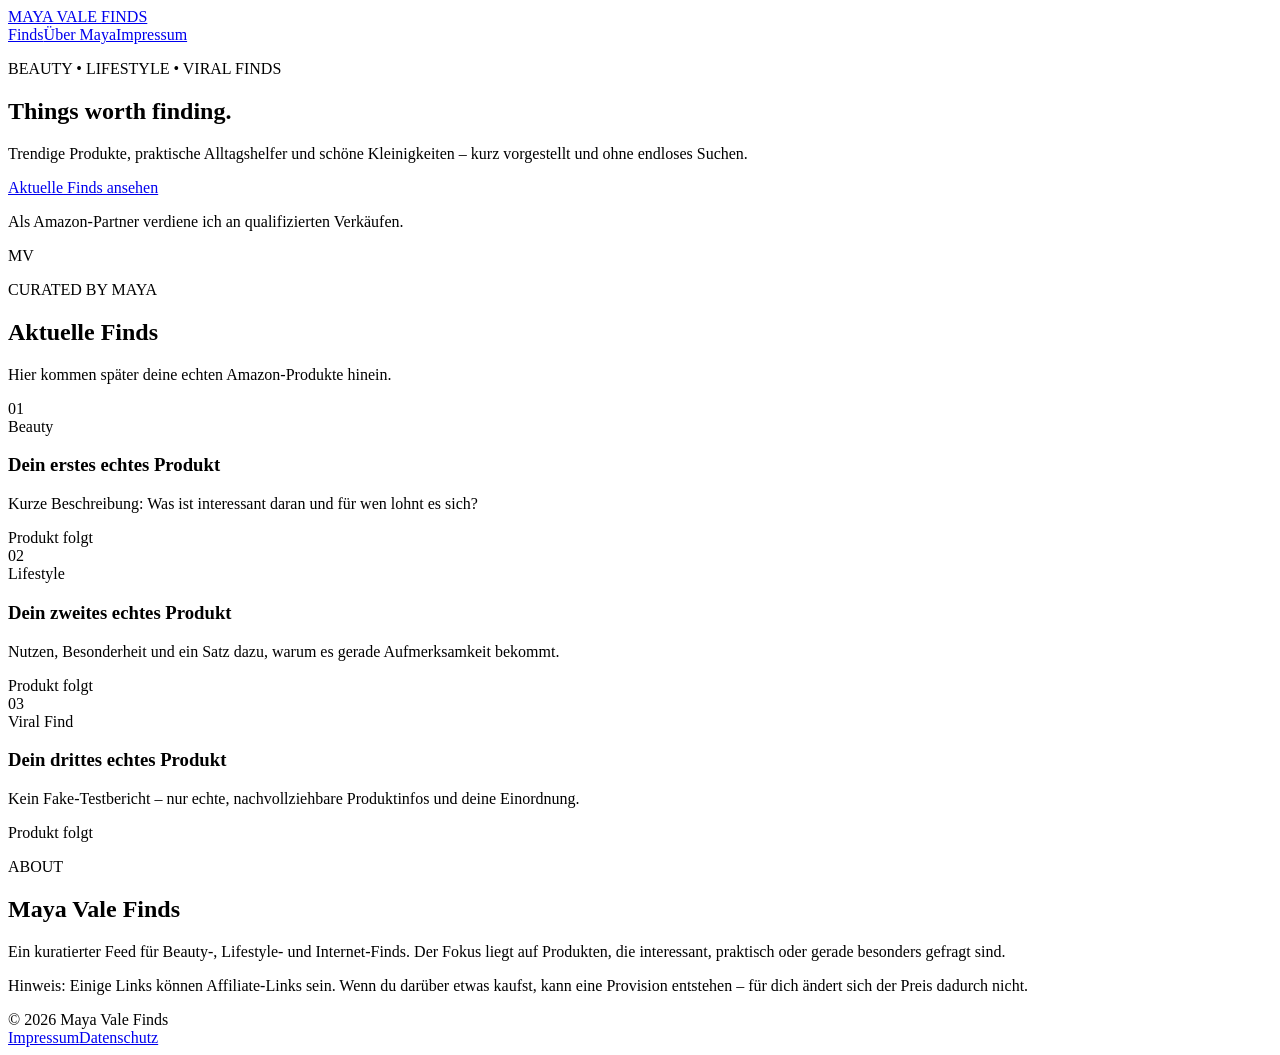
==== index.html @ 49f52fac "Add index.html" ====
<!doctype html>
<html lang="de">
<head>
<meta charset="utf-8">
<meta name="viewport" content="width=device-width,initial-scale=1">
<title>Maya Vale Finds – Beauty, Lifestyle & Viral Finds</title>
<meta name="description" content="Maya Vale Finds: ausgewählte Beauty-, Lifestyle- und Viral-Finds.">
<link rel="stylesheet" href="styles.css">
</head>
<body>
<header class="topbar">
  <a class="brand" href="index.html">MAYA VALE <span>FINDS</span></a>
  <nav><a href="#finds">Finds</a><a href="#about">Über Maya</a><a href="impressum.html">Impressum</a></nav>
</header>
<main>
<section class="hero">
  <div class="hero-copy">
    <p class="eyebrow">BEAUTY • LIFESTYLE • VIRAL FINDS</p>
    <h1>Things worth finding.</h1>
    <p class="lead">Trendige Produkte, praktische Alltagshelfer und schöne Kleinigkeiten – kurz vorgestellt und ohne endloses Suchen.</p>
    <a class="cta" href="#finds">Aktuelle Finds ansehen</a>
    <p class="disclosure">Als Amazon-Partner verdiene ich an qualifizierten Verkäufen.</p>
  </div>
  <div class="avatar" aria-label="Maya Vale Logo">MV</div>
</section>
<section class="section" id="finds">
  <div class="section-head">
    <div><p class="eyebrow">CURATED BY MAYA</p><h2>Aktuelle Finds</h2></div>
    <p class="muted">Hier kommen später deine echten Amazon-Produkte hinein.</p>
  </div>
  <div class="grid">
    <article class="card"><div class="thumb">01</div><div class="card-body"><span class="tag">Beauty</span><h3>Dein erstes echtes Produkt</h3><p>Kurze Beschreibung: Was ist interessant daran und für wen lohnt es sich?</p><span class="product-link disabled">Produkt folgt</span></div></article>
    <article class="card"><div class="thumb">02</div><div class="card-body"><span class="tag">Lifestyle</span><h3>Dein zweites echtes Produkt</h3><p>Nutzen, Besonderheit und ein Satz dazu, warum es gerade Aufmerksamkeit bekommt.</p><span class="product-link disabled">Produkt folgt</span></div></article>
    <article class="card"><div class="thumb">03</div><div class="card-body"><span class="tag">Viral Find</span><h3>Dein drittes echtes Produkt</h3><p>Kein Fake-Testbericht – nur echte, nachvollziehbare Produktinfos und deine Einordnung.</p><span class="product-link disabled">Produkt folgt</span></div></article>
  </div>
</section>
<section class="about section" id="about">
  <p class="eyebrow">ABOUT</p>
  <h2>Maya Vale Finds</h2>
  <p>Ein kuratierter Feed für Beauty-, Lifestyle- und Internet-Finds. Der Fokus liegt auf Produkten, die interessant, praktisch oder gerade besonders gefragt sind.</p>
  <p class="muted">Hinweis: Einige Links können Affiliate-Links sein. Wenn du darüber etwas kaufst, kann eine Provision entstehen – für dich ändert sich der Preis dadurch nicht.</p>
</section>
</main>
<footer><span>© 2026 Maya Vale Finds</span><div><a href="impressum.html">Impressum</a><a href="datenschutz.html">Datenschutz</a></div></footer>
</body>
</html>
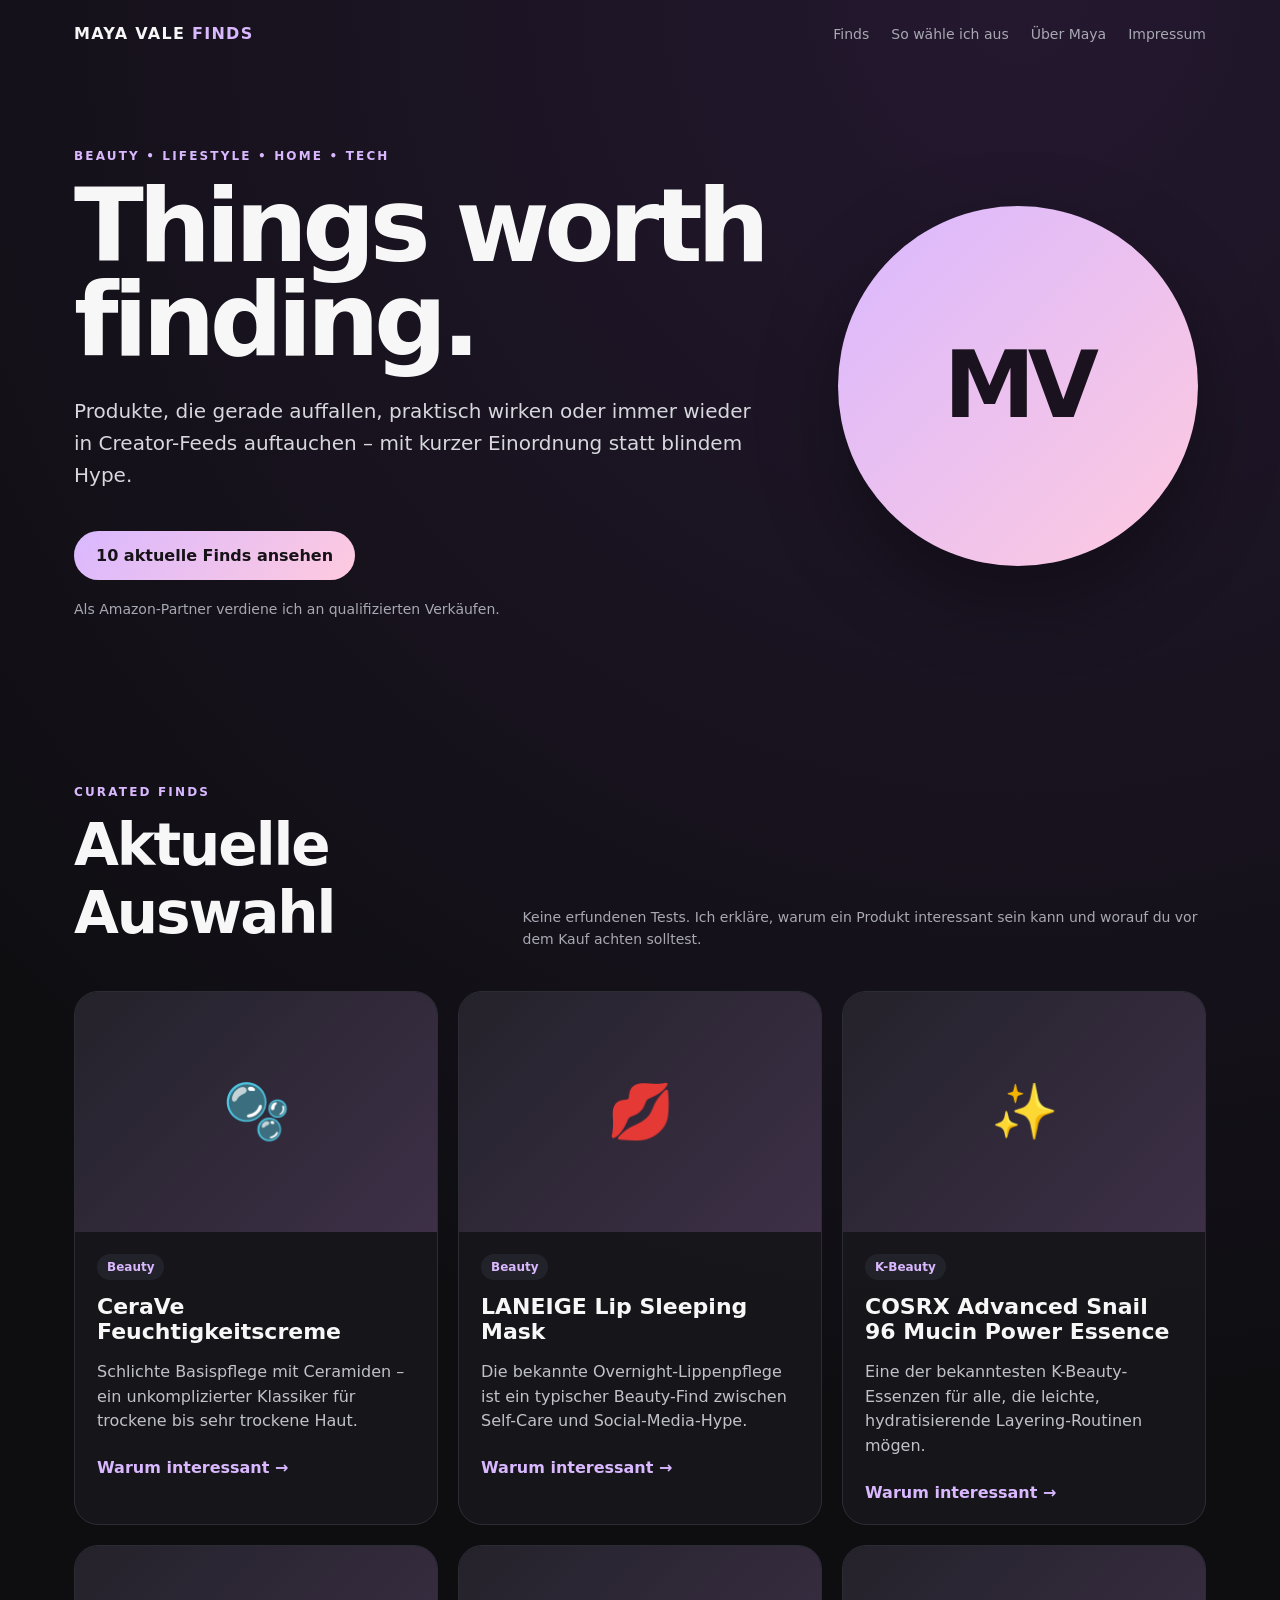
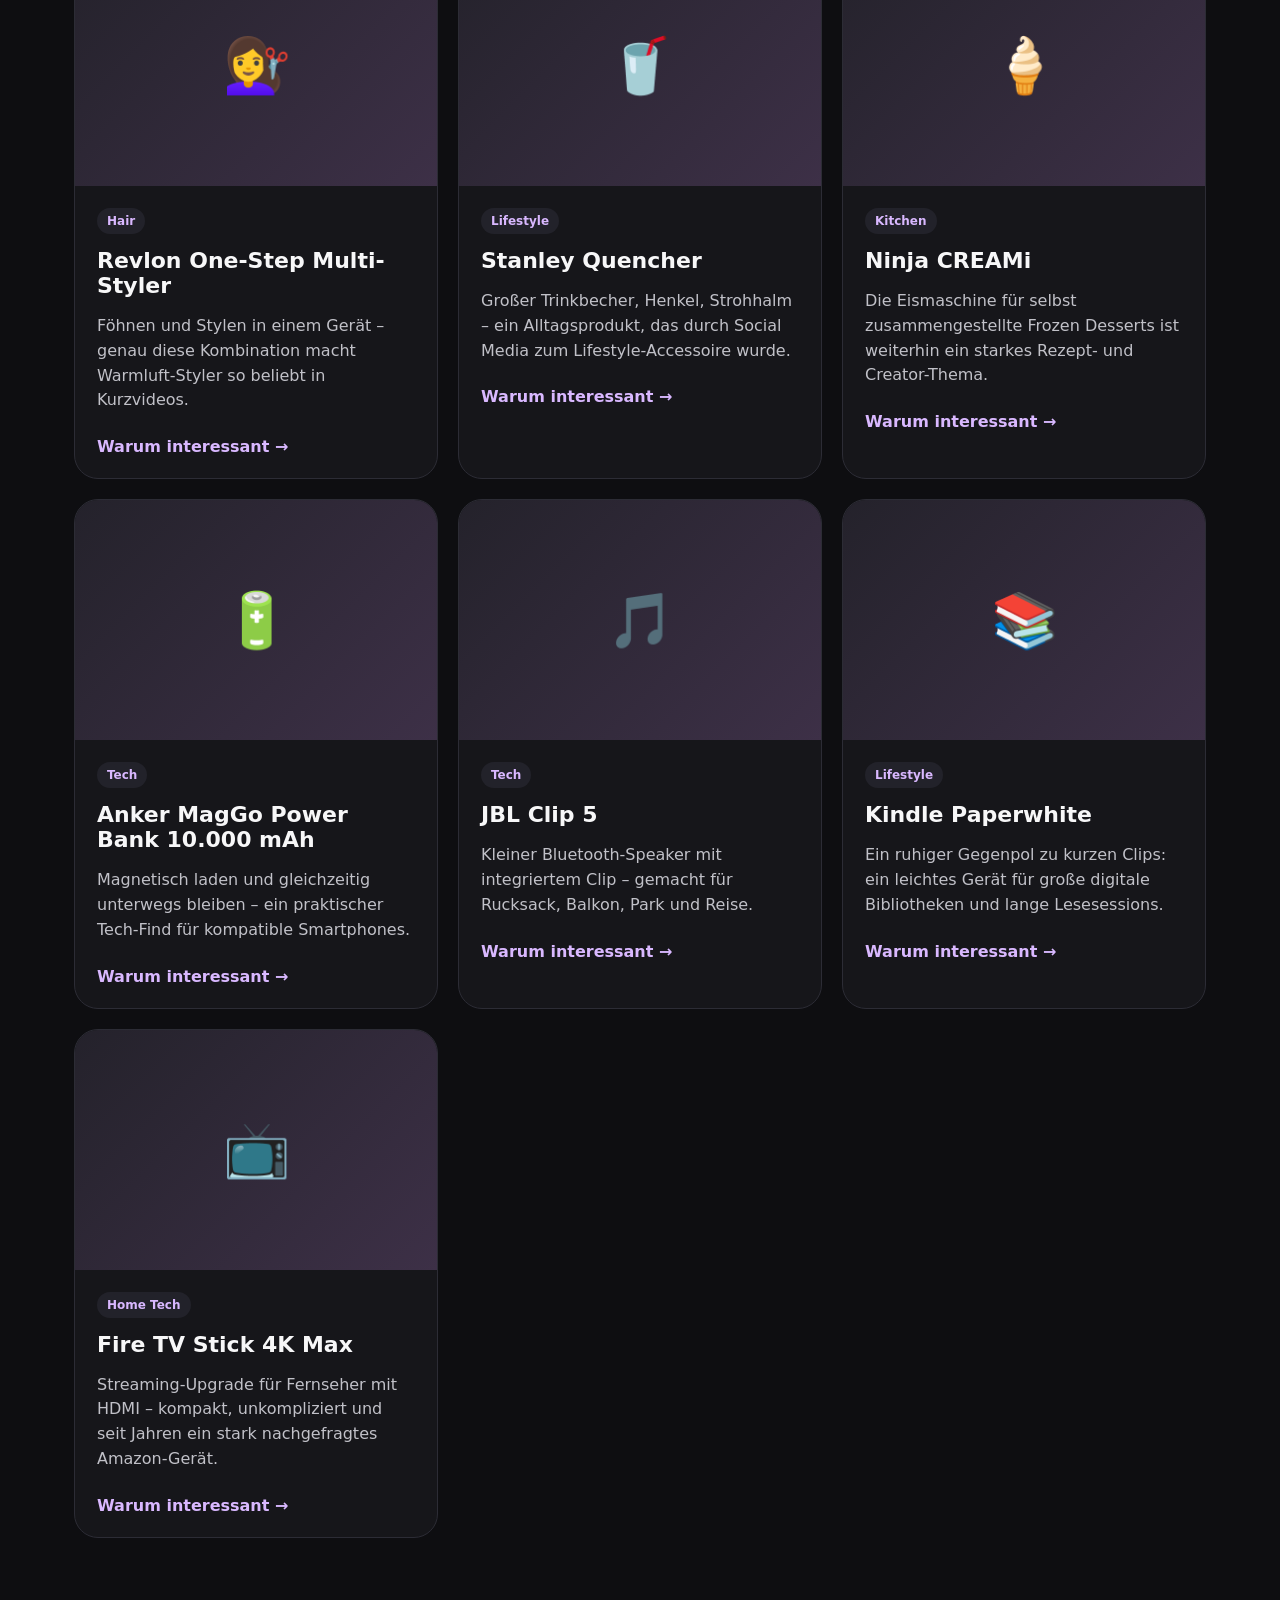
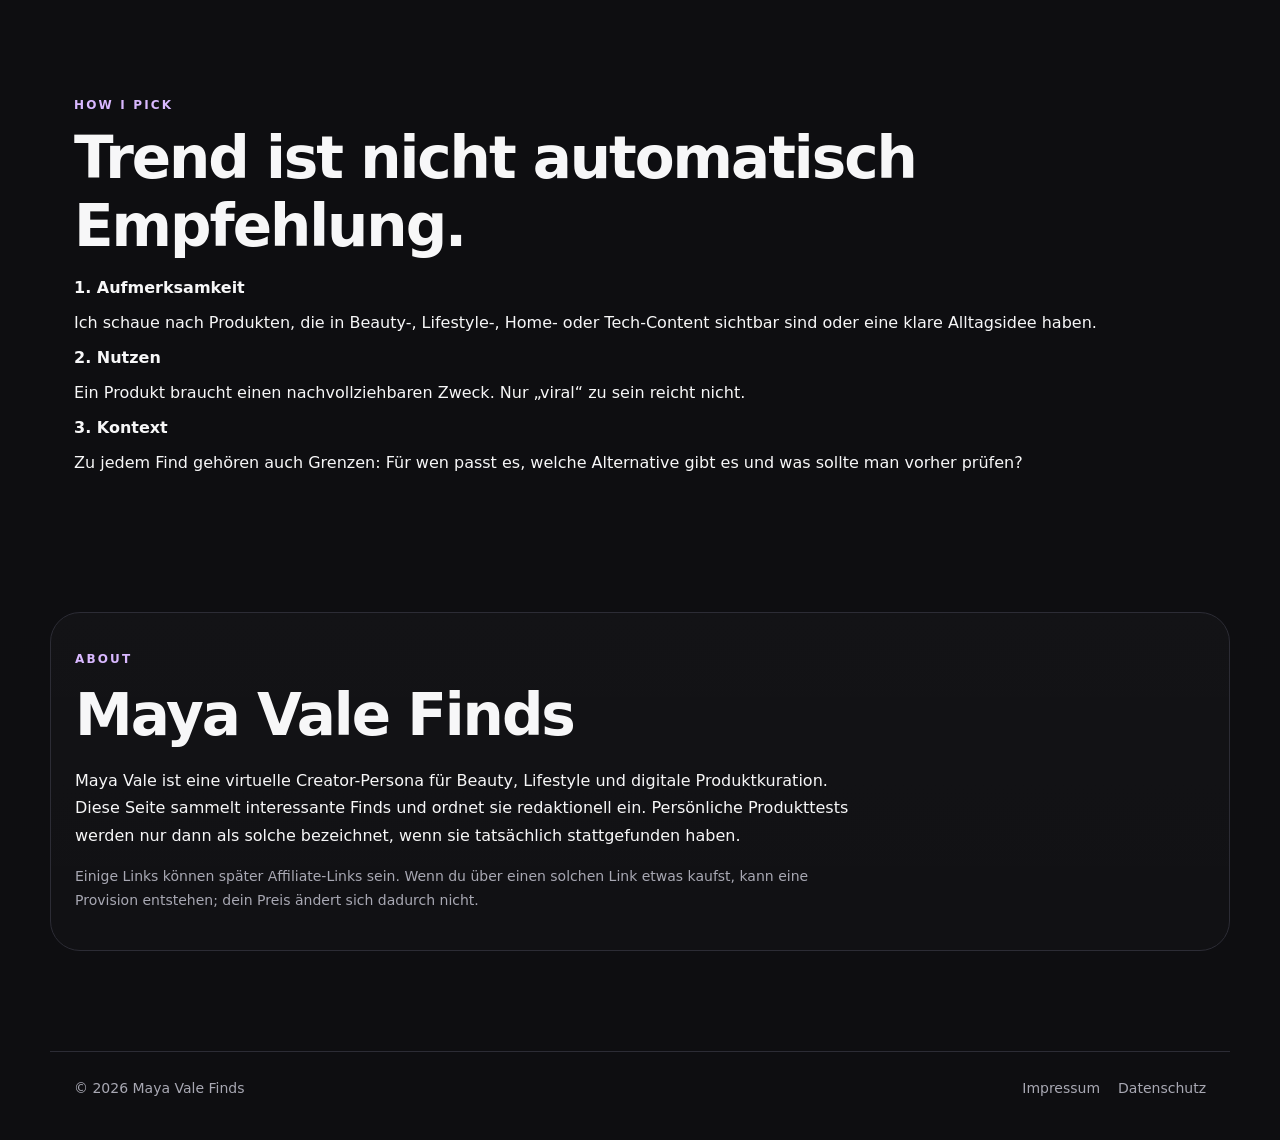
==== commit fe39276a: "Fill homepage with ten curated product finds" ====
--- a/index.html
+++ b/index.html
@@ -4,41 +4,129 @@
 <meta charset="utf-8">
 <meta name="viewport" content="width=device-width,initial-scale=1">
 <title>Maya Vale Finds – Beauty, Lifestyle & Viral Finds</title>
-<meta name="description" content="Maya Vale Finds: ausgewählte Beauty-, Lifestyle- und Viral-Finds.">
+<meta name="description" content="Maya Vale Finds kuratiert interessante Beauty-, Lifestyle-, Home- und Tech-Produkte mit kurzen, nüchternen Einordnungen.">
 <link rel="stylesheet" href="styles.css">
 </head>
 <body>
 <header class="topbar">
   <a class="brand" href="index.html">MAYA VALE <span>FINDS</span></a>
-  <nav><a href="#finds">Finds</a><a href="#about">Über Maya</a><a href="impressum.html">Impressum</a></nav>
+  <nav><a href="#finds">Finds</a><a href="#how">So wähle ich aus</a><a href="#about">Über Maya</a><a href="impressum.html">Impressum</a></nav>
 </header>
 <main>
 <section class="hero">
   <div class="hero-copy">
-    <p class="eyebrow">BEAUTY • LIFESTYLE • VIRAL FINDS</p>
+    <p class="eyebrow">BEAUTY • LIFESTYLE • HOME • TECH</p>
     <h1>Things worth finding.</h1>
-    <p class="lead">Trendige Produkte, praktische Alltagshelfer und schöne Kleinigkeiten – kurz vorgestellt und ohne endloses Suchen.</p>
-    <a class="cta" href="#finds">Aktuelle Finds ansehen</a>
+    <p class="lead">Produkte, die gerade auffallen, praktisch wirken oder immer wieder in Creator-Feeds auftauchen – mit kurzer Einordnung statt blindem Hype.</p>
+    <a class="cta" href="#finds">10 aktuelle Finds ansehen</a>
     <p class="disclosure">Als Amazon-Partner verdiene ich an qualifizierten Verkäufen.</p>
   </div>
   <div class="avatar" aria-label="Maya Vale Logo">MV</div>
 </section>
+
 <section class="section" id="finds">
   <div class="section-head">
-    <div><p class="eyebrow">CURATED BY MAYA</p><h2>Aktuelle Finds</h2></div>
-    <p class="muted">Hier kommen später deine echten Amazon-Produkte hinein.</p>
+    <div><p class="eyebrow">CURATED FINDS</p><h2>Aktuelle Auswahl</h2></div>
+    <p class="muted">Keine erfundenen Tests. Ich erkläre, warum ein Produkt interessant sein kann und worauf du vor dem Kauf achten solltest.</p>
   </div>
-  <div class="grid">
-    <article class="card"><div class="thumb">01</div><div class="card-body"><span class="tag">Beauty</span><h3>Dein erstes echtes Produkt</h3><p>Kurze Beschreibung: Was ist interessant daran und für wen lohnt es sich?</p><span class="product-link disabled">Produkt folgt</span></div></article>
-    <article class="card"><div class="thumb">02</div><div class="card-body"><span class="tag">Lifestyle</span><h3>Dein zweites echtes Produkt</h3><p>Nutzen, Besonderheit und ein Satz dazu, warum es gerade Aufmerksamkeit bekommt.</p><span class="product-link disabled">Produkt folgt</span></div></article>
-    <article class="card"><div class="thumb">03</div><div class="card-body"><span class="tag">Viral Find</span><h3>Dein drittes echtes Produkt</h3><p>Kein Fake-Testbericht – nur echte, nachvollziehbare Produktinfos und deine Einordnung.</p><span class="product-link disabled">Produkt folgt</span></div></article>
+  <div class="grid"><article class="card">
+    <div class="thumb">🫧</div>
+    <div class="card-body">
+      <span class="tag">Beauty</span>
+      <h3>CeraVe Feuchtigkeitscreme</h3>
+      <p>Schlichte Basispflege mit Ceramiden – ein unkomplizierter Klassiker für trockene bis sehr trockene Haut.</p>
+      <a class="product-link" href="finds/cerave-feuchtigkeitscreme.html">Warum interessant →</a>
+    </div>
+  </article><article class="card">
+    <div class="thumb">💋</div>
+    <div class="card-body">
+      <span class="tag">Beauty</span>
+      <h3>LANEIGE Lip Sleeping Mask</h3>
+      <p>Die bekannte Overnight-Lippenpflege ist ein typischer Beauty-Find zwischen Self-Care und Social-Media-Hype.</p>
+      <a class="product-link" href="finds/laneige-lip-sleeping-mask.html">Warum interessant →</a>
+    </div>
+  </article><article class="card">
+    <div class="thumb">✨</div>
+    <div class="card-body">
+      <span class="tag">K-Beauty</span>
+      <h3>COSRX Advanced Snail 96 Mucin Power Essence</h3>
+      <p>Eine der bekanntesten K-Beauty-Essenzen für alle, die leichte, hydratisierende Layering-Routinen mögen.</p>
+      <a class="product-link" href="finds/cosrx-snail-96-essence.html">Warum interessant →</a>
+    </div>
+  </article><article class="card">
+    <div class="thumb">💇‍♀️</div>
+    <div class="card-body">
+      <span class="tag">Hair</span>
+      <h3>Revlon One-Step Multi-Styler</h3>
+      <p>Föhnen und Stylen in einem Gerät – genau diese Kombination macht Warmluft-Styler so beliebt in Kurzvideos.</p>
+      <a class="product-link" href="finds/revlon-one-step-multistyler.html">Warum interessant →</a>
+    </div>
+  </article><article class="card">
+    <div class="thumb">🥤</div>
+    <div class="card-body">
+      <span class="tag">Lifestyle</span>
+      <h3>Stanley Quencher</h3>
+      <p>Großer Trinkbecher, Henkel, Strohhalm – ein Alltagsprodukt, das durch Social Media zum Lifestyle-Accessoire wurde.</p>
+      <a class="product-link" href="finds/stanley-quencher.html">Warum interessant →</a>
+    </div>
+  </article><article class="card">
+    <div class="thumb">🍦</div>
+    <div class="card-body">
+      <span class="tag">Kitchen</span>
+      <h3>Ninja CREAMi</h3>
+      <p>Die Eismaschine für selbst zusammengestellte Frozen Desserts ist weiterhin ein starkes Rezept- und Creator-Thema.</p>
+      <a class="product-link" href="finds/ninja-creami.html">Warum interessant →</a>
+    </div>
+  </article><article class="card">
+    <div class="thumb">🔋</div>
+    <div class="card-body">
+      <span class="tag">Tech</span>
+      <h3>Anker MagGo Power Bank 10.000 mAh</h3>
+      <p>Magnetisch laden und gleichzeitig unterwegs bleiben – ein praktischer Tech-Find für kompatible Smartphones.</p>
+      <a class="product-link" href="finds/anker-maggo-powerbank.html">Warum interessant →</a>
+    </div>
+  </article><article class="card">
+    <div class="thumb">🎵</div>
+    <div class="card-body">
+      <span class="tag">Tech</span>
+      <h3>JBL Clip 5</h3>
+      <p>Kleiner Bluetooth-Speaker mit integriertem Clip – gemacht für Rucksack, Balkon, Park und Reise.</p>
+      <a class="product-link" href="finds/jbl-clip-5.html">Warum interessant →</a>
+    </div>
+  </article><article class="card">
+    <div class="thumb">📚</div>
+    <div class="card-body">
+      <span class="tag">Lifestyle</span>
+      <h3>Kindle Paperwhite</h3>
+      <p>Ein ruhiger Gegenpol zu kurzen Clips: ein leichtes Gerät für große digitale Bibliotheken und lange Lesesessions.</p>
+      <a class="product-link" href="finds/kindle-paperwhite.html">Warum interessant →</a>
+    </div>
+  </article><article class="card">
+    <div class="thumb">📺</div>
+    <div class="card-body">
+      <span class="tag">Home Tech</span>
+      <h3>Fire TV Stick 4K Max</h3>
+      <p>Streaming-Upgrade für Fernseher mit HDMI – kompakt, unkompliziert und seit Jahren ein stark nachgefragtes Amazon-Gerät.</p>
+      <a class="product-link" href="finds/fire-tv-stick-4k-max.html">Warum interessant →</a>
+    </div>
+  </article></div>
+</section>
+
+<section class="section explainer" id="how">
+  <p class="eyebrow">HOW I PICK</p>
+  <h2>Trend ist nicht automatisch Empfehlung.</h2>
+  <div class="three">
+    <div><strong>1. Aufmerksamkeit</strong><p>Ich schaue nach Produkten, die in Beauty-, Lifestyle-, Home- oder Tech-Content sichtbar sind oder eine klare Alltagsidee haben.</p></div>
+    <div><strong>2. Nutzen</strong><p>Ein Produkt braucht einen nachvollziehbaren Zweck. Nur „viral“ zu sein reicht nicht.</p></div>
+    <div><strong>3. Kontext</strong><p>Zu jedem Find gehören auch Grenzen: Für wen passt es, welche Alternative gibt es und was sollte man vorher prüfen?</p></div>
   </div>
 </section>
+
 <section class="about section" id="about">
   <p class="eyebrow">ABOUT</p>
   <h2>Maya Vale Finds</h2>
-  <p>Ein kuratierter Feed für Beauty-, Lifestyle- und Internet-Finds. Der Fokus liegt auf Produkten, die interessant, praktisch oder gerade besonders gefragt sind.</p>
-  <p class="muted">Hinweis: Einige Links können Affiliate-Links sein. Wenn du darüber etwas kaufst, kann eine Provision entstehen – für dich ändert sich der Preis dadurch nicht.</p>
+  <p>Maya Vale ist eine virtuelle Creator-Persona für Beauty, Lifestyle und digitale Produktkuration. Diese Seite sammelt interessante Finds und ordnet sie redaktionell ein. Persönliche Produkttests werden nur dann als solche bezeichnet, wenn sie tatsächlich stattgefunden haben.</p>
+  <p class="muted">Einige Links können später Affiliate-Links sein. Wenn du über einen solchen Link etwas kaufst, kann eine Provision entstehen; dein Preis ändert sich dadurch nicht.</p>
 </section>
 </main>
 <footer><span>© 2026 Maya Vale Finds</span><div><a href="impressum.html">Impressum</a><a href="datenschutz.html">Datenschutz</a></div></footer>
--- a/styles.css
+++ b/styles.css
@@ -0,0 +1,8 @@
+:root{--bg:#0e0e11;--panel:#17171c;--soft:#22222a;--text:#f7f7f8;--muted:#a8a8b3;--accent:#d9b8ff;--accent2:#ffcadf;--line:#2c2c35}
+*{box-sizing:border-box}html{scroll-behavior:smooth}body{margin:0;font-family:Inter,ui-sans-serif,system-ui,-apple-system,BlinkMacSystemFont,"Segoe UI",sans-serif;background:radial-gradient(circle at 80% 0%,#24182f 0,transparent 32%),var(--bg);color:var(--text)}
+a{color:inherit;text-decoration:none}.topbar{max-width:1180px;margin:auto;padding:24px;display:flex;align-items:center;justify-content:space-between;gap:24px}.brand{font-weight:900;letter-spacing:.08em}.brand span{color:var(--accent)}nav{display:flex;gap:22px;color:var(--muted);font-size:14px}
+.hero{max-width:1180px;margin:46px auto 90px;padding:24px;min-height:520px;display:grid;grid-template-columns:1.3fr .7fr;align-items:center;gap:56px}.eyebrow{color:var(--accent);font-size:12px;font-weight:800;letter-spacing:.18em}h1{font-size:clamp(52px,8vw,106px);line-height:.92;letter-spacing:-.055em;margin:16px 0 28px}h2{font-size:clamp(34px,5vw,58px);letter-spacing:-.035em;margin:8px 0 18px}.lead{font-size:20px;line-height:1.6;max-width:690px;color:#d7d7dd}.cta{display:inline-block;margin-top:20px;padding:15px 22px;border-radius:999px;font-weight:800;background:linear-gradient(135deg,var(--accent),var(--accent2));color:#161217}.disclosure,.muted{color:var(--muted);font-size:14px;line-height:1.6}.disclosure{margin-top:18px}
+.avatar{width:min(360px,80vw);aspect-ratio:1;justify-self:center;display:grid;place-items:center;border-radius:50%;font-size:92px;font-weight:900;letter-spacing:-.08em;color:#1a121e;background:linear-gradient(135deg,var(--accent),var(--accent2));box-shadow:0 30px 80px rgba(0,0,0,.35)}
+.section{max-width:1180px;margin:0 auto 100px;padding:24px}.section-head{display:flex;align-items:end;justify-content:space-between;gap:24px;margin-bottom:26px}.grid{display:grid;grid-template-columns:repeat(3,1fr);gap:20px}.card{background:rgba(23,23,28,.92);border:1px solid var(--line);border-radius:24px;overflow:hidden}.thumb{height:240px;display:grid;place-items:center;background:linear-gradient(135deg,#24222b,#3d3047);font-size:54px;font-weight:900;color:#cfc1dc}.card-body{padding:22px}.tag{display:inline-block;padding:6px 10px;border-radius:999px;background:var(--soft);color:var(--accent);font-size:12px;font-weight:800}.card h3{font-size:22px;margin:14px 0 10px}.card p{color:#c1c1c8;line-height:1.55}.product-link{display:inline-block;margin-top:8px;font-weight:800;color:var(--accent)}.disabled{opacity:.55}
+.about{border:1px solid var(--line);border-radius:30px;background:linear-gradient(180deg,rgba(255,255,255,.02),rgba(255,255,255,.01))}.about p{max-width:780px;line-height:1.7}footer{max-width:1180px;margin:auto;padding:28px 24px 44px;border-top:1px solid var(--line);display:flex;justify-content:space-between;gap:20px;color:var(--muted);font-size:14px}footer div{display:flex;gap:18px}
+@media(max-width:820px){nav{display:none}.hero{grid-template-columns:1fr;margin-top:12px;gap:38px}.avatar{width:230px;grid-row:1}.grid{grid-template-columns:1fr}.section-head{display:block}footer{flex-direction:column}}
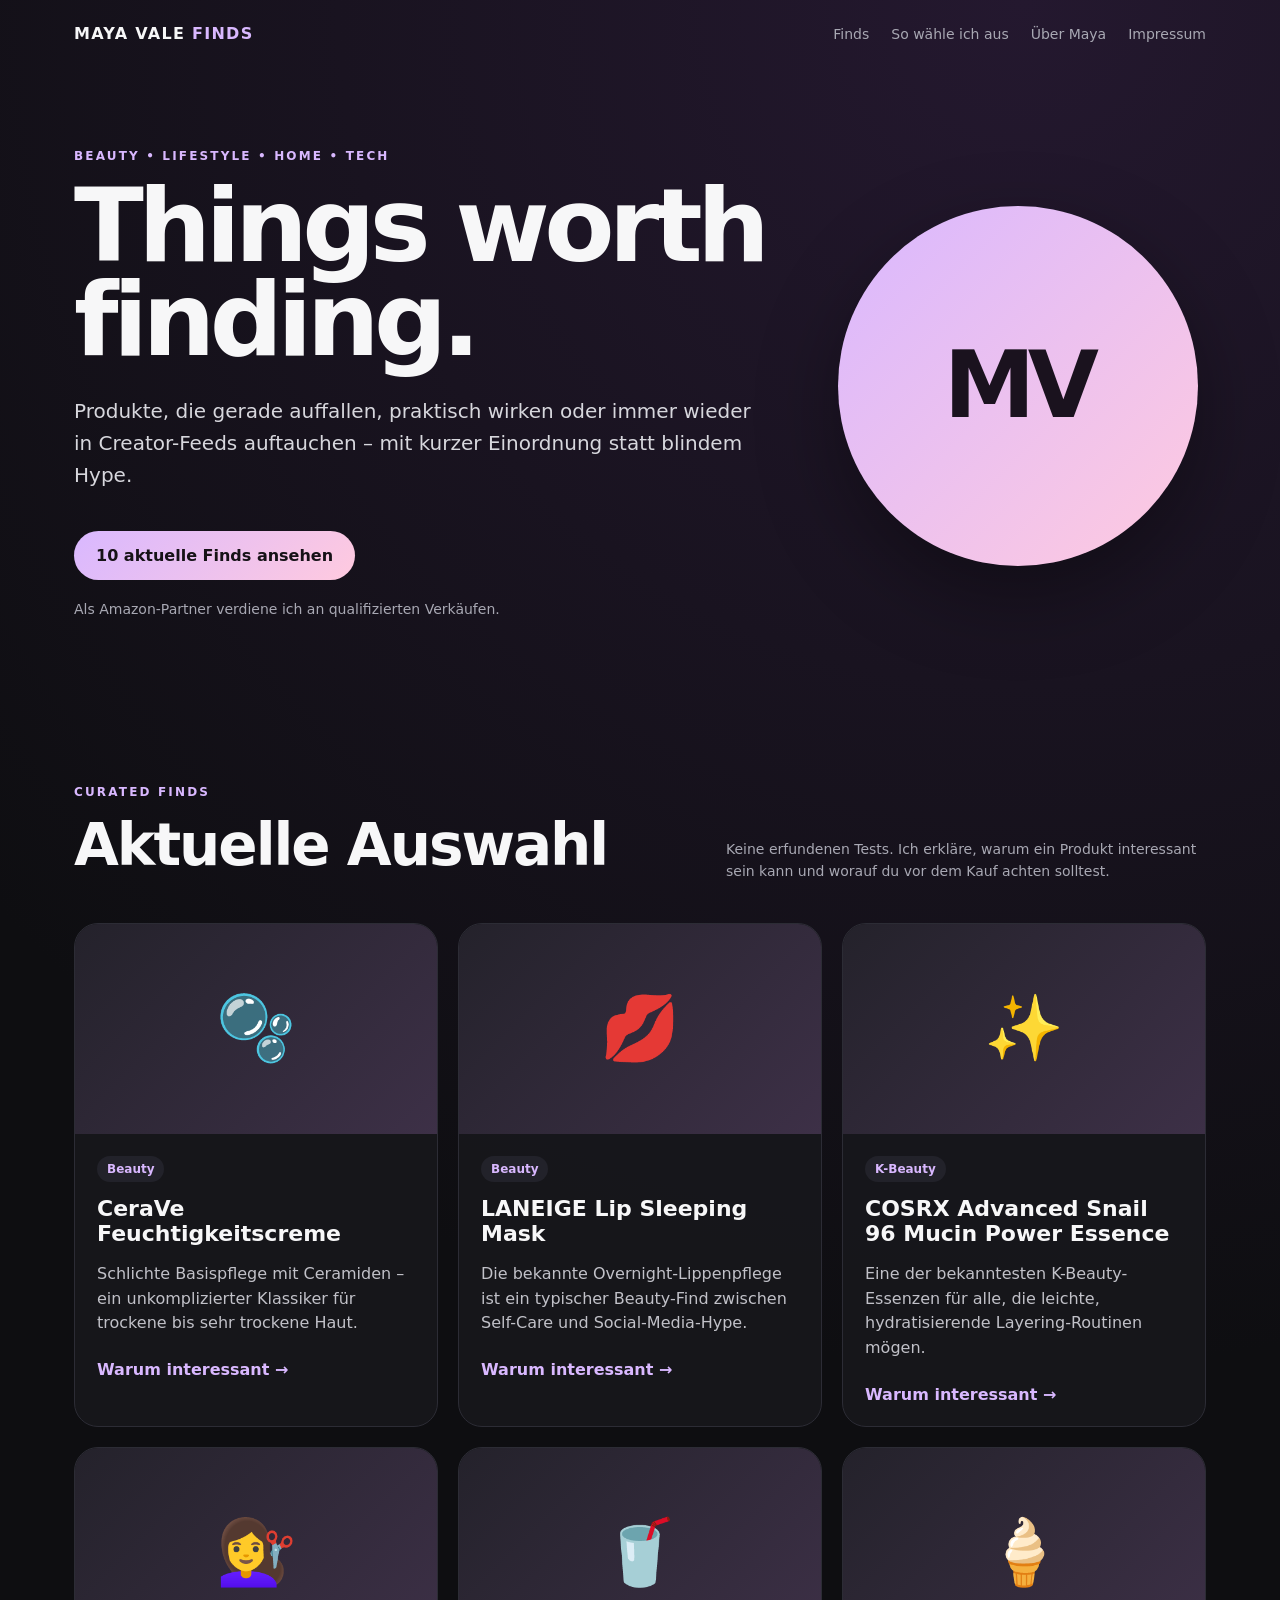
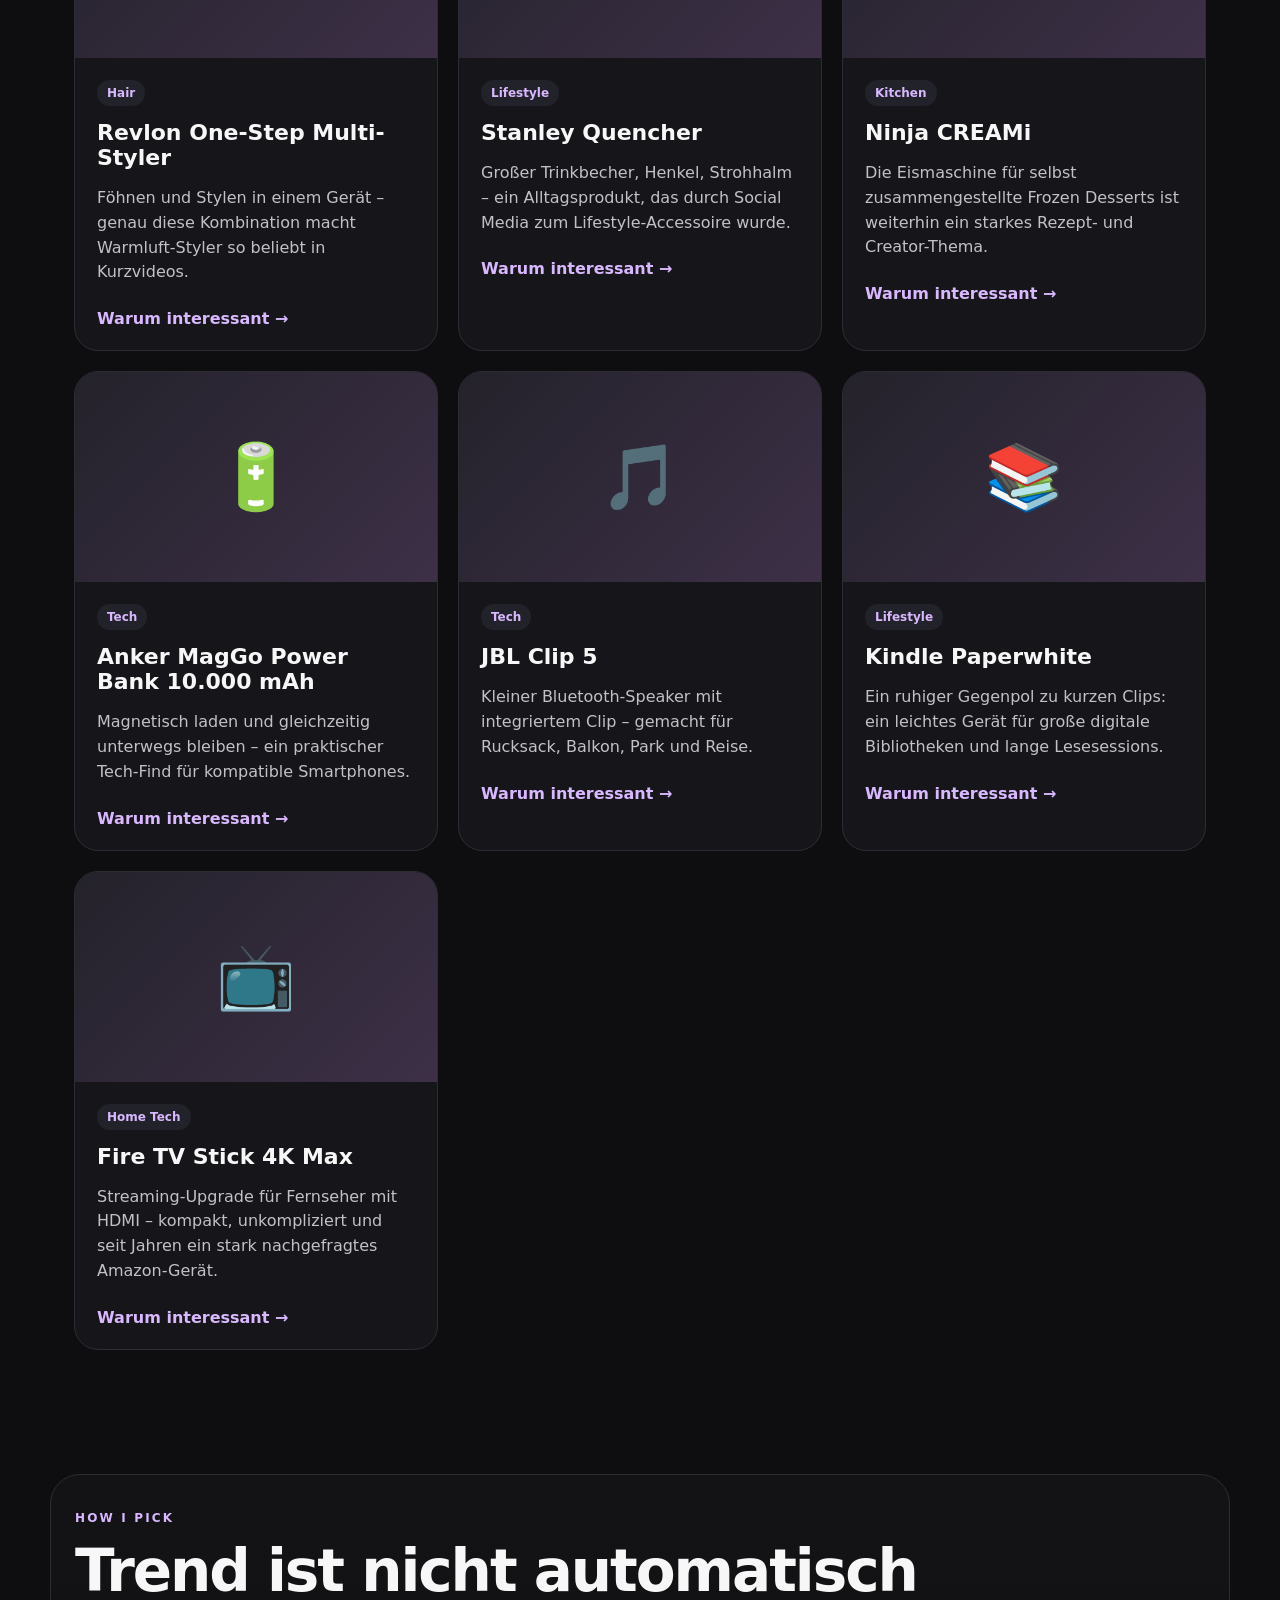
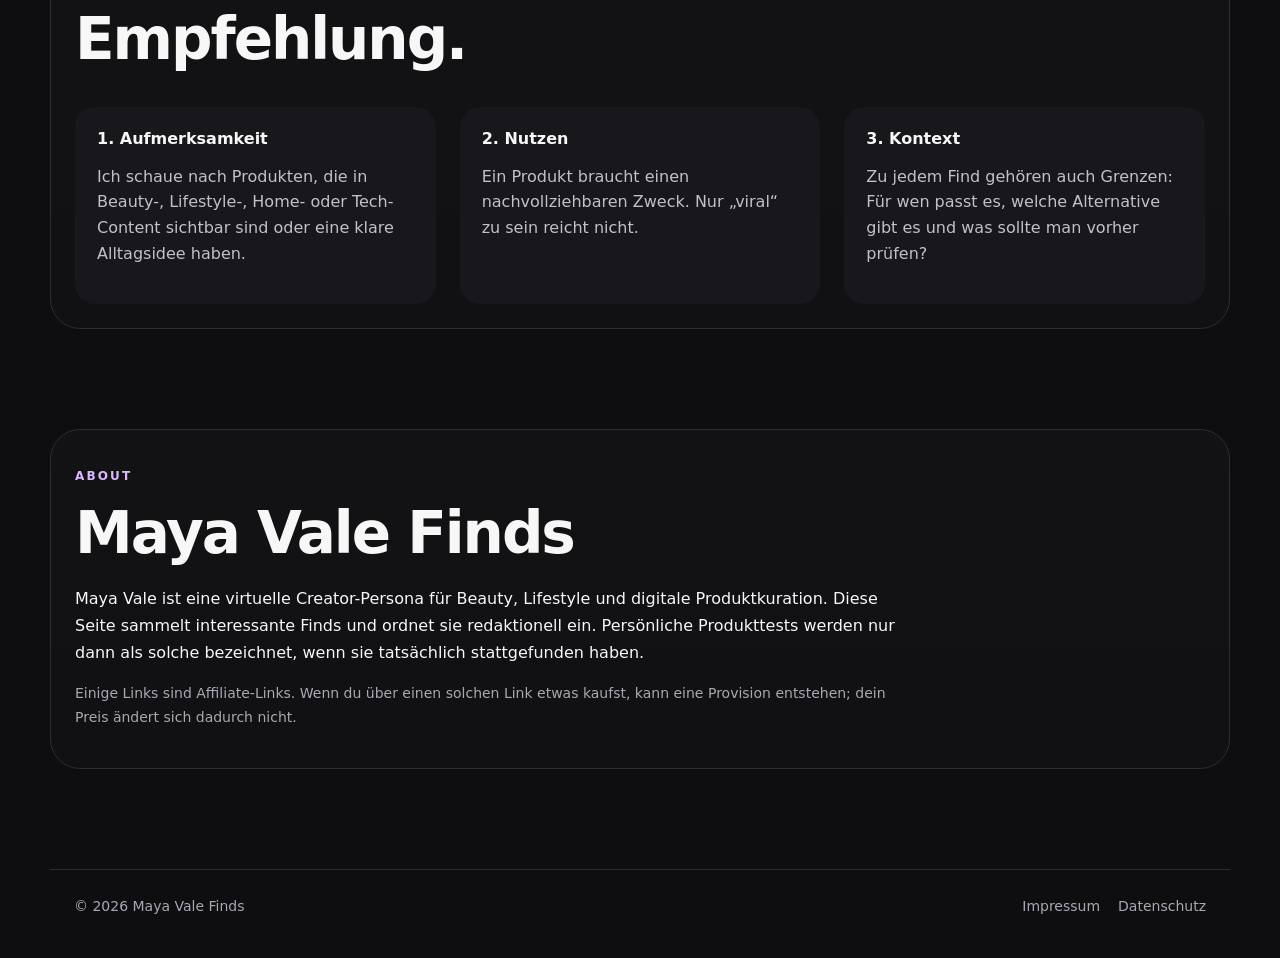
==== commit 88bf0f1e: "Update affiliate disclosure" ====
--- a/index.html
+++ b/index.html
@@ -126,7 +126,7 @@
   <p class="eyebrow">ABOUT</p>
   <h2>Maya Vale Finds</h2>
   <p>Maya Vale ist eine virtuelle Creator-Persona für Beauty, Lifestyle und digitale Produktkuration. Diese Seite sammelt interessante Finds und ordnet sie redaktionell ein. Persönliche Produkttests werden nur dann als solche bezeichnet, wenn sie tatsächlich stattgefunden haben.</p>
-  <p class="muted">Einige Links können später Affiliate-Links sein. Wenn du über einen solchen Link etwas kaufst, kann eine Provision entstehen; dein Preis ändert sich dadurch nicht.</p>
+  <p class="muted">Einige Links sind Affiliate-Links. Wenn du über einen solchen Link etwas kaufst, kann eine Provision entstehen; dein Preis ändert sich dadurch nicht.</p>
 </section>
 </main>
 <footer><span>© 2026 Maya Vale Finds</span><div><a href="impressum.html">Impressum</a><a href="datenschutz.html">Datenschutz</a></div></footer>
--- a/styles.css
+++ b/styles.css
@@ -1,8 +1,11 @@
 :root{--bg:#0e0e11;--panel:#17171c;--soft:#22222a;--text:#f7f7f8;--muted:#a8a8b3;--accent:#d9b8ff;--accent2:#ffcadf;--line:#2c2c35}
-*{box-sizing:border-box}html{scroll-behavior:smooth}body{margin:0;font-family:Inter,ui-sans-serif,system-ui,-apple-system,BlinkMacSystemFont,"Segoe UI",sans-serif;background:radial-gradient(circle at 80% 0%,#24182f 0,transparent 32%),var(--bg);color:var(--text)}
-a{color:inherit;text-decoration:none}.topbar{max-width:1180px;margin:auto;padding:24px;display:flex;align-items:center;justify-content:space-between;gap:24px}.brand{font-weight:900;letter-spacing:.08em}.brand span{color:var(--accent)}nav{display:flex;gap:22px;color:var(--muted);font-size:14px}
-.hero{max-width:1180px;margin:46px auto 90px;padding:24px;min-height:520px;display:grid;grid-template-columns:1.3fr .7fr;align-items:center;gap:56px}.eyebrow{color:var(--accent);font-size:12px;font-weight:800;letter-spacing:.18em}h1{font-size:clamp(52px,8vw,106px);line-height:.92;letter-spacing:-.055em;margin:16px 0 28px}h2{font-size:clamp(34px,5vw,58px);letter-spacing:-.035em;margin:8px 0 18px}.lead{font-size:20px;line-height:1.6;max-width:690px;color:#d7d7dd}.cta{display:inline-block;margin-top:20px;padding:15px 22px;border-radius:999px;font-weight:800;background:linear-gradient(135deg,var(--accent),var(--accent2));color:#161217}.disclosure,.muted{color:var(--muted);font-size:14px;line-height:1.6}.disclosure{margin-top:18px}
+*{box-sizing:border-box}html{scroll-behavior:smooth}body{margin:0;font-family:Inter,ui-sans-serif,system-ui,-apple-system,BlinkMacSystemFont,"Segoe UI",sans-serif;background:radial-gradient(circle at 80% 0%,#24182f 0,transparent 32%),var(--bg);color:var(--text)}a{color:inherit;text-decoration:none}
+.topbar{max-width:1180px;margin:auto;padding:24px;display:flex;align-items:center;justify-content:space-between;gap:24px}.brand{font-weight:900;letter-spacing:.08em}.brand span{color:var(--accent)}nav{display:flex;gap:22px;color:var(--muted);font-size:14px}
+.hero{max-width:1180px;margin:46px auto 90px;padding:24px;min-height:520px;display:grid;grid-template-columns:1.3fr .7fr;align-items:center;gap:56px}.eyebrow{color:var(--accent);font-size:12px;font-weight:800;letter-spacing:.18em}h1{font-size:clamp(52px,8vw,106px);line-height:.92;letter-spacing:-.055em;margin:16px 0 28px}h2{font-size:clamp(34px,5vw,58px);letter-spacing:-.035em;margin:8px 0 18px}.lead{font-size:20px;line-height:1.6;max-width:690px;color:#d7d7dd}.cta,.amazon-btn{display:inline-block;margin-top:20px;padding:15px 22px;border-radius:999px;font-weight:800;background:linear-gradient(135deg,var(--accent),var(--accent2));color:#161217}.disclosure,.muted{color:var(--muted);font-size:14px;line-height:1.6}.disclosure{margin-top:18px}
 .avatar{width:min(360px,80vw);aspect-ratio:1;justify-self:center;display:grid;place-items:center;border-radius:50%;font-size:92px;font-weight:900;letter-spacing:-.08em;color:#1a121e;background:linear-gradient(135deg,var(--accent),var(--accent2));box-shadow:0 30px 80px rgba(0,0,0,.35)}
-.section{max-width:1180px;margin:0 auto 100px;padding:24px}.section-head{display:flex;align-items:end;justify-content:space-between;gap:24px;margin-bottom:26px}.grid{display:grid;grid-template-columns:repeat(3,1fr);gap:20px}.card{background:rgba(23,23,28,.92);border:1px solid var(--line);border-radius:24px;overflow:hidden}.thumb{height:240px;display:grid;place-items:center;background:linear-gradient(135deg,#24222b,#3d3047);font-size:54px;font-weight:900;color:#cfc1dc}.card-body{padding:22px}.tag{display:inline-block;padding:6px 10px;border-radius:999px;background:var(--soft);color:var(--accent);font-size:12px;font-weight:800}.card h3{font-size:22px;margin:14px 0 10px}.card p{color:#c1c1c8;line-height:1.55}.product-link{display:inline-block;margin-top:8px;font-weight:800;color:var(--accent)}.disabled{opacity:.55}
-.about{border:1px solid var(--line);border-radius:30px;background:linear-gradient(180deg,rgba(255,255,255,.02),rgba(255,255,255,.01))}.about p{max-width:780px;line-height:1.7}footer{max-width:1180px;margin:auto;padding:28px 24px 44px;border-top:1px solid var(--line);display:flex;justify-content:space-between;gap:20px;color:var(--muted);font-size:14px}footer div{display:flex;gap:18px}
-@media(max-width:820px){nav{display:none}.hero{grid-template-columns:1fr;margin-top:12px;gap:38px}.avatar{width:230px;grid-row:1}.grid{grid-template-columns:1fr}.section-head{display:block}footer{flex-direction:column}}+.section{max-width:1180px;margin:0 auto 100px;padding:24px}.section-head{display:flex;align-items:end;justify-content:space-between;gap:24px;margin-bottom:26px}.section-head .muted{max-width:480px}.grid{display:grid;grid-template-columns:repeat(3,1fr);gap:20px}.card{background:rgba(23,23,28,.92);border:1px solid var(--line);border-radius:24px;overflow:hidden}.thumb{height:210px;display:grid;place-items:center;background:linear-gradient(135deg,#24222b,#3d3047);font-size:64px;color:#cfc1dc}.card-body{padding:22px}.tag{display:inline-block;padding:6px 10px;border-radius:999px;background:var(--soft);color:var(--accent);font-size:12px;font-weight:800}.card h3{font-size:22px;margin:14px 0 10px}.card p{color:#c1c1c8;line-height:1.55;min-height:72px}.product-link{display:inline-block;margin-top:8px;font-weight:800;color:var(--accent)}
+.about,.explainer{border:1px solid var(--line);border-radius:30px;background:linear-gradient(180deg,rgba(255,255,255,.02),rgba(255,255,255,.01))}.about p{max-width:820px;line-height:1.7}.three{display:grid;grid-template-columns:repeat(3,1fr);gap:24px;margin-top:34px}.three div{padding:22px;background:var(--panel);border-radius:20px}.three p{color:#c1c1c8;line-height:1.6}
+.article{max-width:820px;margin:55px auto 100px;padding:24px}.article .back{color:var(--muted);font-size:14px}.article-hero{margin:36px 0}.article-icon{font-size:72px}.article h1{font-size:clamp(44px,7vw,76px);margin:12px 0 20px}.article .intro{font-size:21px;line-height:1.65;color:#dadade}.article h2{font-size:30px;margin-top:44px}.article p{line-height:1.75;color:#c9c9d0}.note{margin-top:32px;padding:18px 20px;border:1px solid var(--line);border-radius:18px;background:var(--panel);color:var(--muted);font-size:14px;line-height:1.6}
+footer{max-width:1180px;margin:auto;padding:28px 24px 44px;border-top:1px solid var(--line);display:flex;justify-content:space-between;gap:20px;color:var(--muted);font-size:14px}footer div{display:flex;gap:18px}
+@media(max-width:900px){nav{display:none}.hero{grid-template-columns:1fr;margin-top:12px;gap:38px}.avatar{width:230px;grid-row:1}.grid{grid-template-columns:1fr 1fr}.three{grid-template-columns:1fr}.section-head{display:block}}
+@media(max-width:620px){.grid{grid-template-columns:1fr}.card p{min-height:auto}footer{flex-direction:column}}
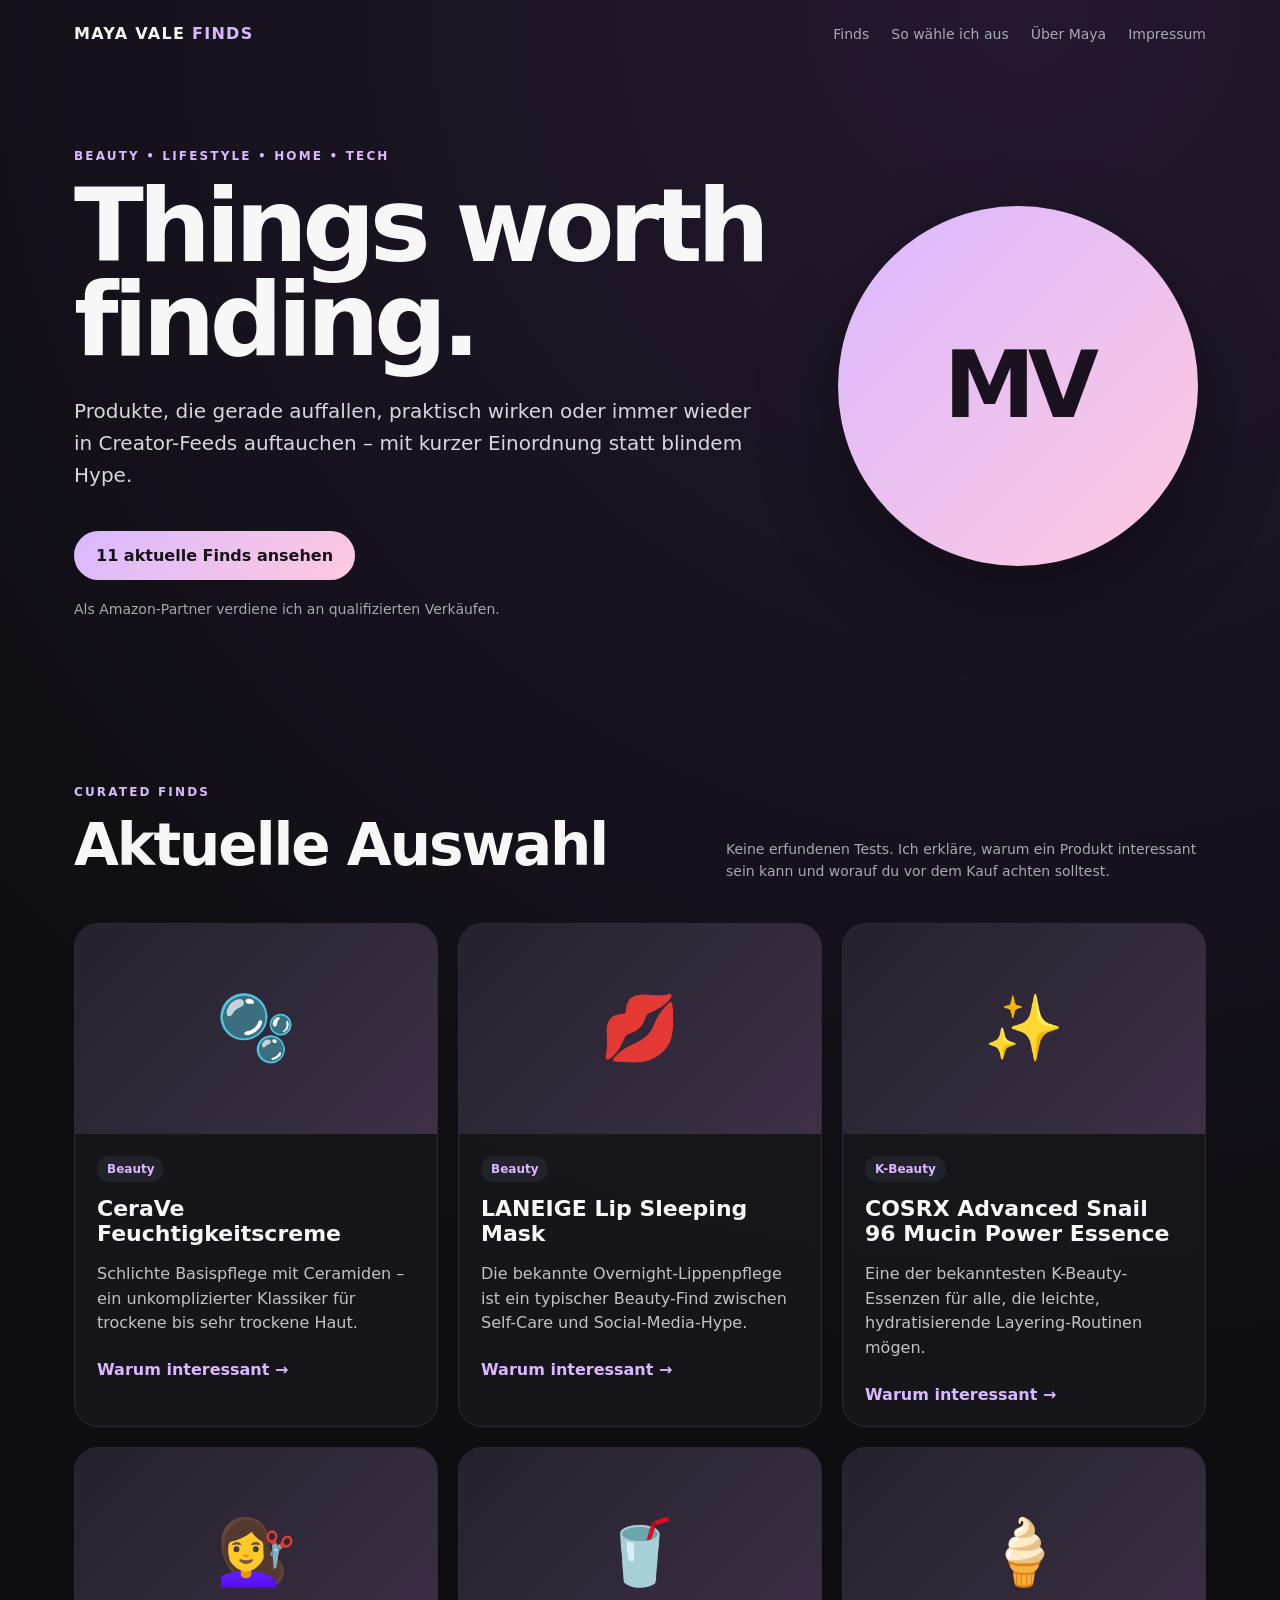
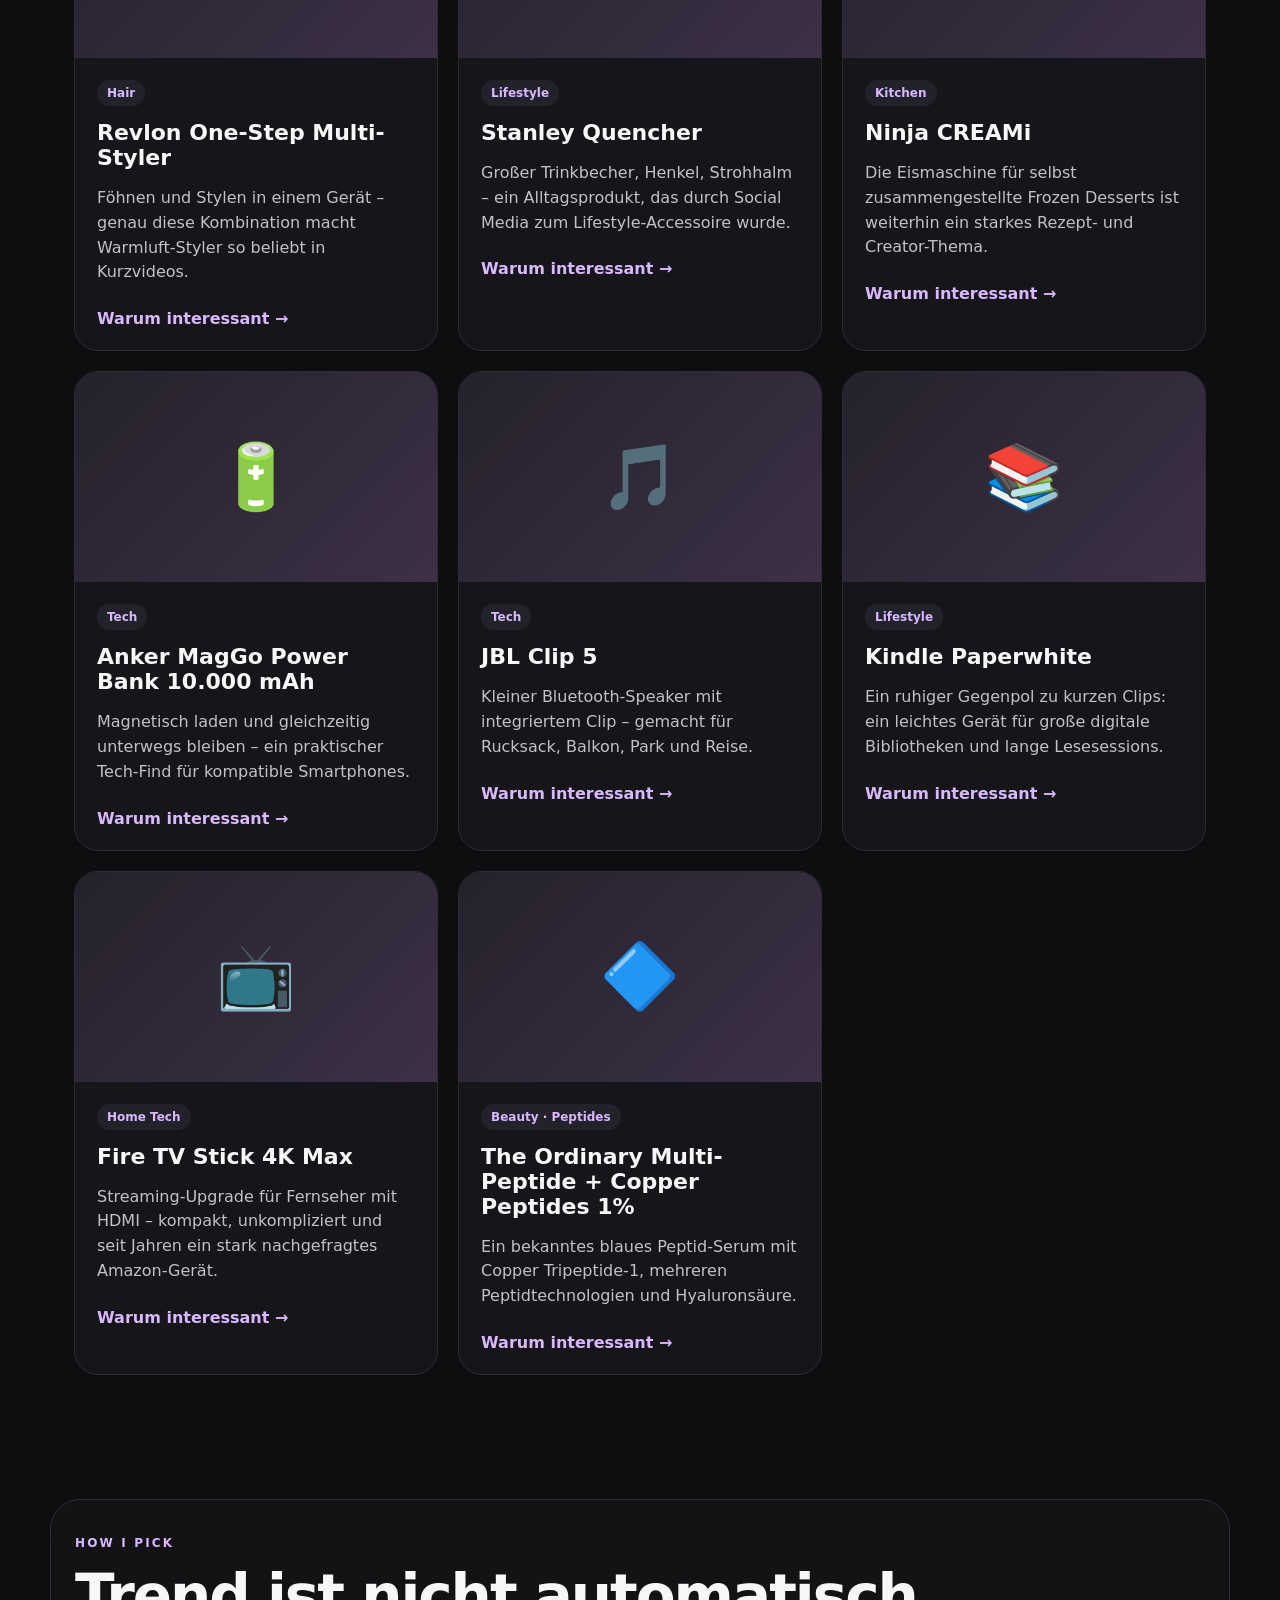
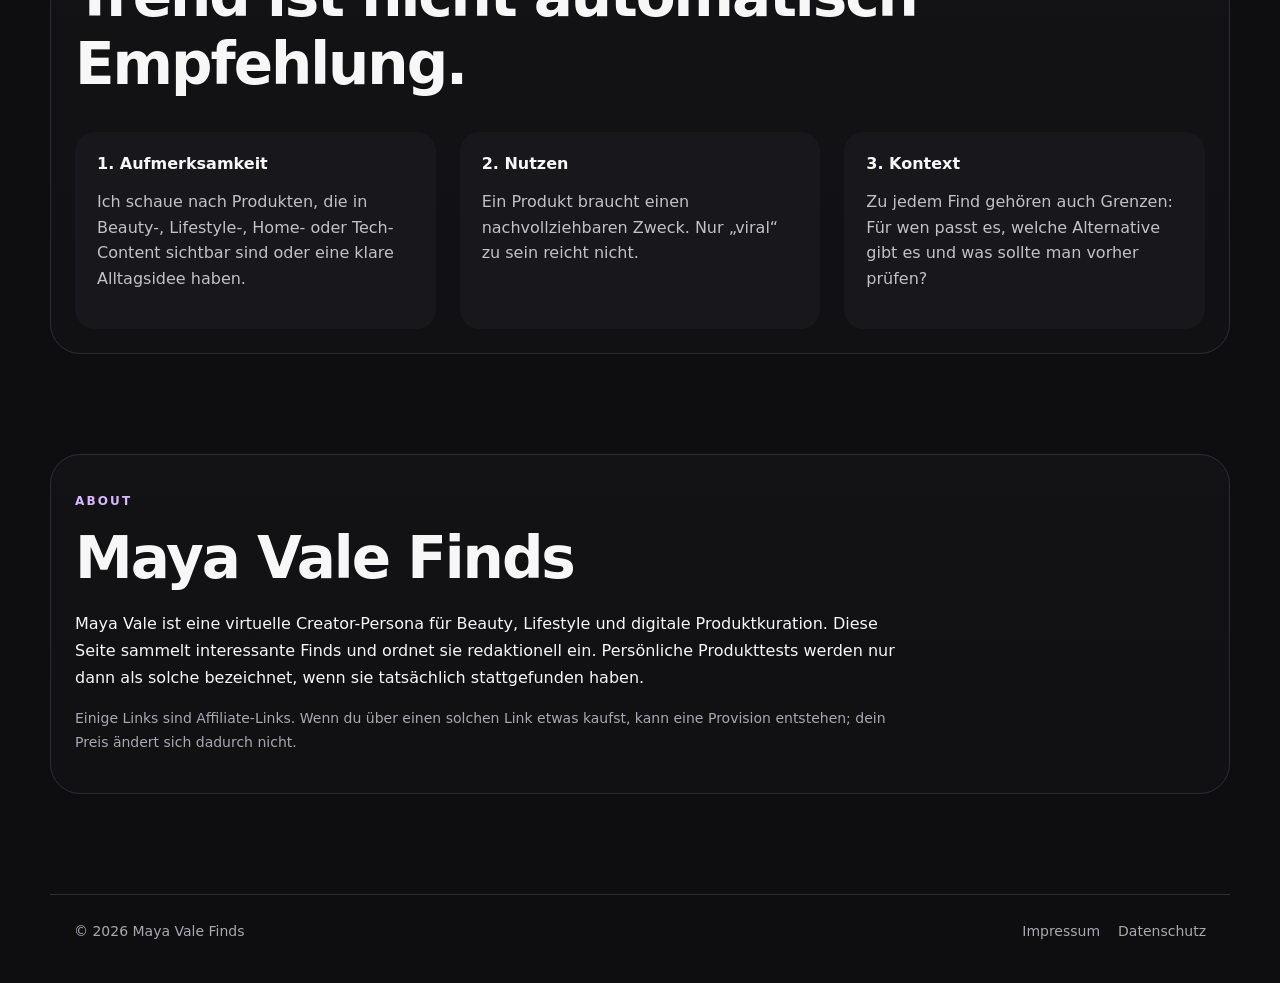
==== commit 52685e64: "Add The Ordinary copper peptide serum to curated finds" ====
--- a/index.html
+++ b/index.html
@@ -18,7 +18,7 @@
     <p class="eyebrow">BEAUTY • LIFESTYLE • HOME • TECH</p>
     <h1>Things worth finding.</h1>
     <p class="lead">Produkte, die gerade auffallen, praktisch wirken oder immer wieder in Creator-Feeds auftauchen – mit kurzer Einordnung statt blindem Hype.</p>
-    <a class="cta" href="#finds">10 aktuelle Finds ansehen</a>
+    <a class="cta" href="#finds">11 aktuelle Finds ansehen</a>
     <p class="disclosure">Als Amazon-Partner verdiene ich an qualifizierten Verkäufen.</p>
   </div>
   <div class="avatar" aria-label="Maya Vale Logo">MV</div>
@@ -109,6 +109,14 @@
       <p>Streaming-Upgrade für Fernseher mit HDMI – kompakt, unkompliziert und seit Jahren ein stark nachgefragtes Amazon-Gerät.</p>
       <a class="product-link" href="finds/fire-tv-stick-4k-max.html">Warum interessant →</a>
     </div>
+  </article><article class="card">
+    <div class="thumb">🔷</div>
+    <div class="card-body">
+      <span class="tag">Beauty · Peptides</span>
+      <h3>The Ordinary Multi-Peptide + Copper Peptides 1%</h3>
+      <p>Ein bekanntes blaues Peptid-Serum mit Copper Tripeptide-1, mehreren Peptidtechnologien und Hyaluronsäure.</p>
+      <a class="product-link" href="finds/the-ordinary-copper-peptides.html">Warum interessant →</a>
+    </div>
   </article></div>
 </section>
 
